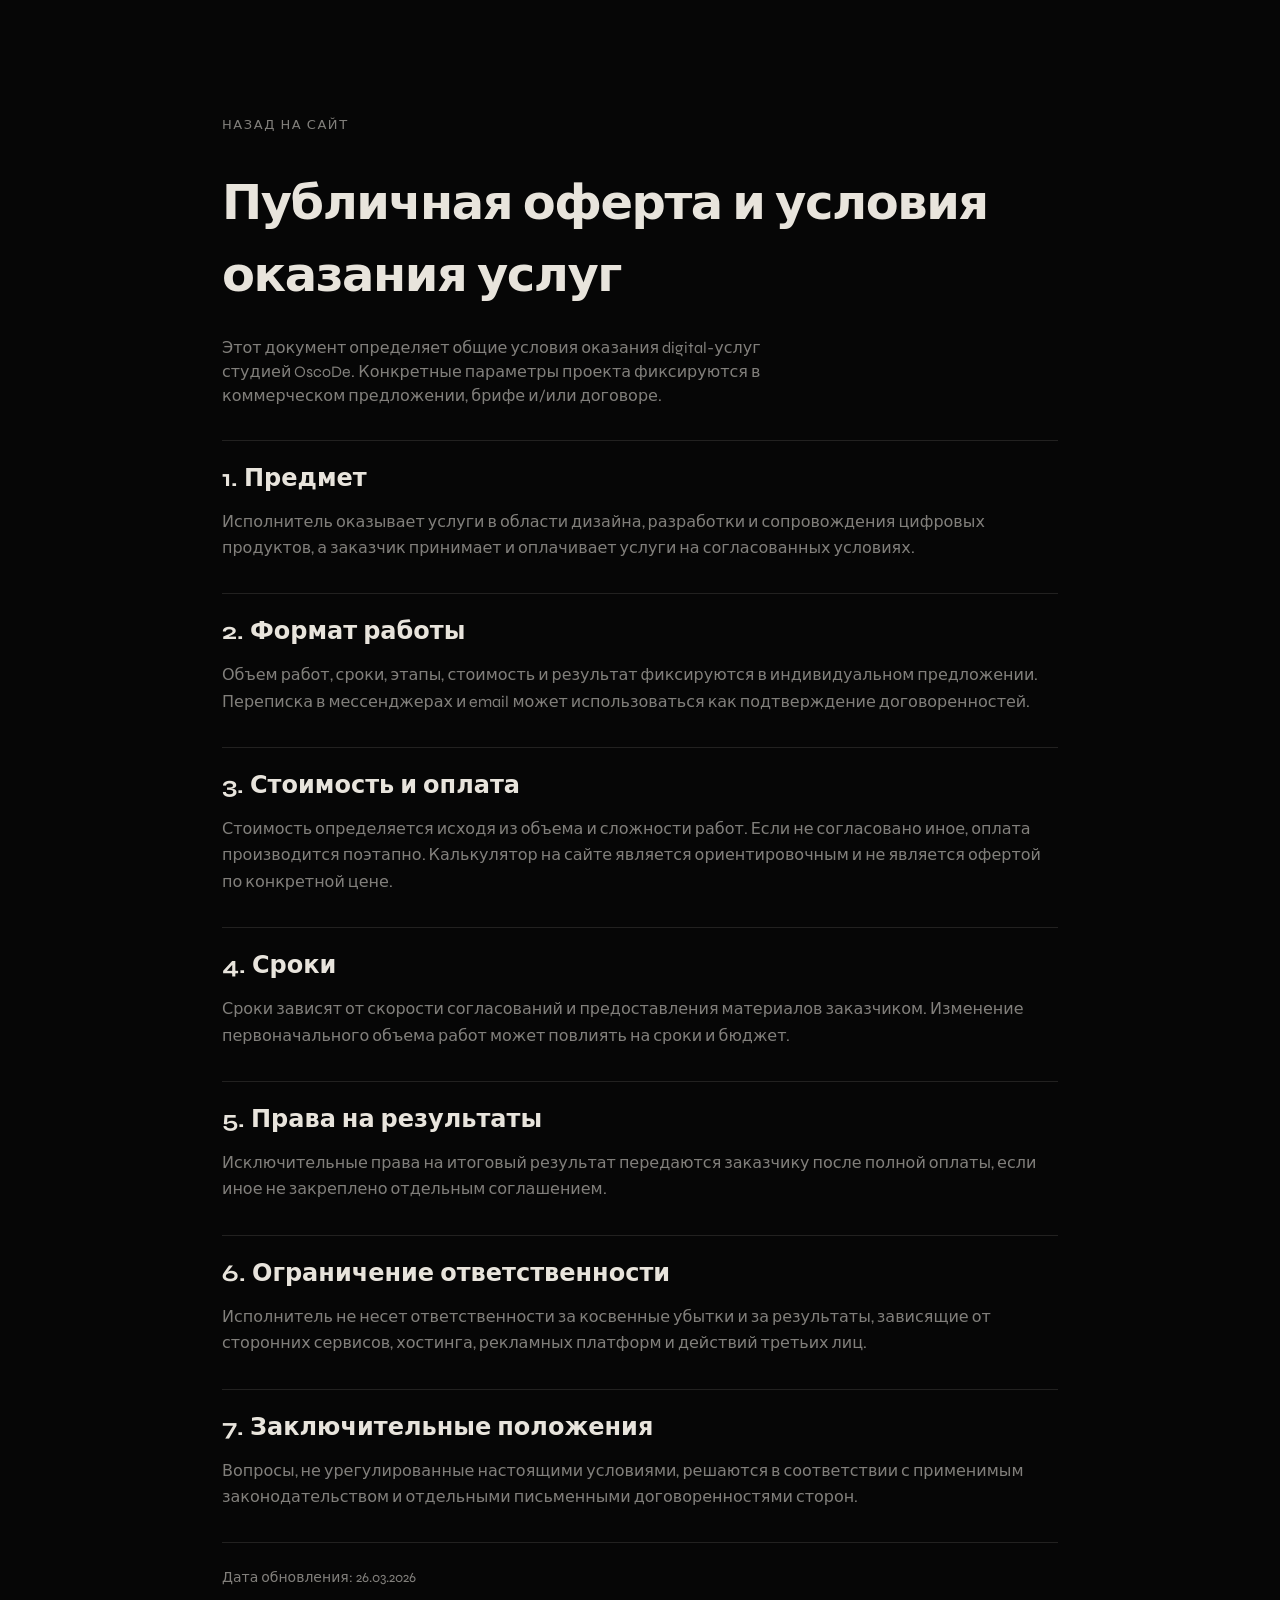
==== offer.html @ dafb3a0c "Add files via upload" ====
<!DOCTYPE html>
<html lang="ru">
  <head>
    <meta charset="UTF-8" />
    <meta name="viewport" content="width=device-width, initial-scale=1.0, viewport-fit=cover" />
    <title>Оферта и условия — OscoDe</title>
    <link rel="preconnect" href="https://fonts.googleapis.com" />
    <link rel="preconnect" href="https://fonts.gstatic.com" crossorigin />
    <link
      href="https://fonts.googleapis.com/css2?family=Syne:wght@400;700&display=swap"
      rel="stylesheet"
    />
    <link rel="stylesheet" href="styles.css" />
  </head>
  <body class="legal-page">
    <main class="legal">
      <a class="legal__back" href="index.html#contact">Назад на сайт</a>
      <h1 class="legal__title">Публичная оферта и условия оказания услуг</h1>
      <p class="legal__lead">
        Этот документ определяет общие условия оказания digital-услуг студией OscoDe. Конкретные
        параметры проекта фиксируются в коммерческом предложении, брифе и/или договоре.
      </p>

      <section class="legal__section">
        <h2>1. Предмет</h2>
        <p>
          Исполнитель оказывает услуги в области дизайна, разработки и сопровождения цифровых продуктов,
          а заказчик принимает и оплачивает услуги на согласованных условиях.
        </p>
      </section>

      <section class="legal__section">
        <h2>2. Формат работы</h2>
        <p>
          Объем работ, сроки, этапы, стоимость и результат фиксируются в индивидуальном предложении.
          Переписка в мессенджерах и email может использоваться как подтверждение договоренностей.
        </p>
      </section>

      <section class="legal__section">
        <h2>3. Стоимость и оплата</h2>
        <p>
          Стоимость определяется исходя из объема и сложности работ. Если не согласовано иное, оплата
          производится поэтапно. Калькулятор на сайте является ориентировочным и не является офертой по
          конкретной цене.
        </p>
      </section>

      <section class="legal__section">
        <h2>4. Сроки</h2>
        <p>
          Сроки зависят от скорости согласований и предоставления материалов заказчиком. Изменение
          первоначального объема работ может повлиять на сроки и бюджет.
        </p>
      </section>

      <section class="legal__section">
        <h2>5. Права на результаты</h2>
        <p>
          Исключительные права на итоговый результат передаются заказчику после полной оплаты, если иное
          не закреплено отдельным соглашением.
        </p>
      </section>

      <section class="legal__section">
        <h2>6. Ограничение ответственности</h2>
        <p>
          Исполнитель не несет ответственности за косвенные убытки и за результаты, зависящие от сторонних
          сервисов, хостинга, рекламных платформ и действий третьих лиц.
        </p>
      </section>

      <section class="legal__section">
        <h2>7. Заключительные положения</h2>
        <p>
          Вопросы, не урегулированные настоящими условиями, решаются в соответствии с применимым
          законодательством и отдельными письменными договоренностями сторон.
        </p>
      </section>

      <p class="legal__updated">Дата обновления: 26.03.2026</p>
    </main>
  </body>
</html>
---- styles.css ----
:root {
  --bg: #060606;
  --bg-elevated: #0e0e0e;
  --text: #e8e4dc;
  --text-muted: rgba(232, 228, 220, 0.55);
  --accent: #ff4d2e;
  --line: rgba(232, 228, 220, 0.12);
  --font: "Syne", system-ui, sans-serif;
  --serif: Georgia, "Times New Roman", serif;
}

*, *::before, *::after { box-sizing: border-box; }

img {
  max-width: 100%;
  height: auto;
  display: block;
}

body {
  margin: 0;
  min-height: 100vh;
  min-height: 100svh;
  background: var(--bg);
  color: var(--text);
  font-family: var(--font);
  line-height: 1.5;
  -webkit-font-smoothing: antialiased;
  overflow-x: hidden;
  -webkit-tap-highlight-color: transparent;
}

[data-reveal] {
  opacity: 0;
  transform: translateY(18px);
  transition: opacity 0.7s cubic-bezier(0.22, 1, 0.36, 1), transform 0.7s cubic-bezier(0.22, 1, 0.36, 1);
  will-change: transform, opacity;
}

[data-reveal].reveal--active {
  opacity: 1;
  transform: translateY(0);
}

@media (prefers-reduced-motion: reduce) {
  [data-reveal] {
    opacity: 1;
    transform: none;
    transition: none;
  }
}

.visually-hidden {
  position: absolute;
  width: 1px;
  height: 1px;
  padding: 0;
  margin: -1px;
  overflow: hidden;
  clip: rect(0, 0, 0, 0);
  border: 0;
}

.header {
  position: fixed;
  top: 0;
  left: 0;
  right: 0;
  z-index: 100;
  display: flex;
  align-items: center;
  justify-content: space-between;
  padding: 1.25rem clamp(1rem, 4vw, 3rem);
  color: var(--text);
}

.logo {
  font-weight: 700;
  font-size: 1.125rem;
  letter-spacing: -0.02em;
  text-decoration: none;
  color: inherit;
}

.nav { display: none; gap: 2rem; }

.nav a {
  color: inherit;
  text-decoration: none;
  font-size: 0.8125rem;
  text-transform: uppercase;
  letter-spacing: 0.12em;
  opacity: 0.85;
}

.nav a:hover { opacity: 1; }

.nav a[aria-current="page"] {
  opacity: 1;
  color: var(--accent);
}

.header-actions { display: flex; align-items: center; gap: 0.75rem; }

.btn-sound {
  width: 2.5rem;
  height: 2.5rem;
  border: 1px solid rgba(232, 228, 220, 0.35);
  border-radius: 50%;
  background: transparent;
  cursor: pointer;
  display: grid;
  place-items: center;
}

.btn-sound[aria-pressed="true"] { border-color: var(--accent); }

.btn-sound__icon {
  width: 10px;
  height: 10px;
  border-radius: 50%;
  background: currentColor;
}

.btn-sound[aria-pressed="true"] .btn-sound__icon {
  background: var(--accent);
}

.btn-menu {
  width: 2.5rem;
  height: 2.5rem;
  border: none;
  background: transparent;
  cursor: pointer;
  display: flex;
  flex-direction: column;
  justify-content: center;
  gap: 6px;
  padding: 0;
  color: var(--text);
}

.btn-menu span {
  display: block;
  height: 2px;
  width: 100%;
  background: currentColor;
  transition: transform 0.25s ease;
}

.btn-menu[aria-expanded="true"] span:first-child { transform: translateY(4px) rotate(45deg); }
.btn-menu[aria-expanded="true"] span:last-child { transform: translateY(-4px) rotate(-45deg); }

.mobile-nav {
  position: fixed;
  inset: 0;
  z-index: 99;
  background: var(--bg);
  padding: max(6rem, calc(5rem + env(safe-area-inset-top))) max(1.5rem, env(safe-area-inset-right)) max(2rem, env(safe-area-inset-bottom)) max(1.5rem, env(safe-area-inset-left));
  display: flex;
  flex-direction: column;
  justify-content: center;
  gap: 2rem;
  overflow-y: auto;
  -webkit-overflow-scrolling: touch;
}

.mobile-nav[hidden] { display: none; }

.mobile-nav:not([hidden]) {
  animation: mobile-nav-in 0.35s cubic-bezier(0.22, 1, 0.36, 1);
}

@keyframes mobile-nav-in {
  from { opacity: 0; transform: translateY(-12px); }
  to { opacity: 1; transform: translateY(0); }
}

.mobile-nav nav { display: flex; flex-direction: column; gap: 1.25rem; }

.mobile-nav a {
  font-size: clamp(1.75rem, 6vw, 2.5rem);
  font-weight: 700;
  color: var(--text);
  text-decoration: none;
  letter-spacing: -0.03em;
}

.mobile-nav__reel {
  font-size: 0.875rem;
  text-transform: uppercase;
  letter-spacing: 0.15em;
  color: var(--accent);
  text-decoration: none;
}

.hero {
  min-height: 100vh;
  padding: clamp(5rem, 12vw, 8rem) clamp(1rem, 4vw, 3rem) 3rem;
  display: flex;
  flex-direction: column;
  justify-content: flex-end;
  position: relative;
  overflow: hidden;
}

.hero__eyebrow {
  font-size: 0.75rem;
  text-transform: uppercase;
  letter-spacing: 0.2em;
  color: var(--text-muted);
  margin: 0 0 1.5rem;
}

.hero__title {
  margin: 0 0 auto;
  font-weight: 700;
  font-size: clamp(2.5rem, 10vw, 7rem);
  line-height: 0.95;
  letter-spacing: -0.04em;
}

.hero__line { display: block; overflow: hidden; }

.hero__line--accent {
  color: var(--accent);
  font-style: italic;
  font-family: var(--serif);
  font-weight: 400;
}

.hero__line .char {
  display: inline-block;
  transform: translateY(110%);
  animation: char-in 0.7s ease forwards;
  animation-delay: calc(var(--ld, 0s) + var(--i) * 0.03s);
}

@keyframes char-in { to { transform: translateY(0); } }

.hero__bottom {
  display: grid;
  gap: 2rem;
  margin-top: 3rem;
  align-items: end;
}

.hero__cta {
  display: inline-flex;
  align-items: center;
  justify-content: center;
  width: 8rem;
  height: 8rem;
  border-radius: 50%;
  border: 1px solid var(--line);
  color: var(--text);
  text-decoration: none;
  font-size: 0.75rem;
  text-transform: uppercase;
  letter-spacing: 0.12em;
}

.hero__cta:hover { border-color: var(--accent); color: var(--accent); }

.hero__lead {
  margin: 0;
  max-width: 36ch;
  font-size: clamp(1rem, 2vw, 1.125rem);
  color: var(--text-muted);
  line-height: 1.65;
}

.intro {
  padding: clamp(4rem, 10vw, 8rem) clamp(1rem, 4vw, 3rem);
  border-top: 1px solid var(--line);
}

.intro__grid { display: grid; gap: 2rem; }

.intro__text {
  margin: 0;
  font-family: var(--serif);
  font-size: clamp(1.25rem, 2.5vw, 1.75rem);
  line-height: 1.45;
  font-style: italic;
  max-width: 42ch;
}

.intro__social {
  list-style: none;
  margin: 0;
  padding: 0;
  display: flex;
  flex-wrap: wrap;
  gap: 1rem 1.5rem;
}

.intro__social a {
  color: var(--text-muted);
  text-decoration: none;
  font-size: 0.8125rem;
  text-transform: uppercase;
  letter-spacing: 0.1em;
}

.intro__social a:hover { color: var(--accent); }

.work { padding: clamp(3rem, 8vw, 6rem) clamp(1rem, 4vw, 3rem) clamp(6rem, 12vw, 10rem); }

.section-head {
  display: flex;
  flex-wrap: wrap;
  align-items: baseline;
  justify-content: space-between;
  gap: 1rem;
  margin-bottom: 3rem;
}

.section-head__title {
  margin: 0;
  font-size: clamp(1.5rem, 3vw, 2rem);
  font-weight: 700;
  letter-spacing: -0.02em;
}

.section-head__meta {
  margin: 0;
  font-size: 0.8125rem;
  color: var(--text-muted);
  letter-spacing: 0.08em;
}

.case { border-top: 1px solid var(--line); }
.case:last-child { border-bottom: 1px solid var(--line); }

.case__link {
  display: grid;
  grid-template-columns: 1fr;
  gap: 1.5rem;
  padding: 2rem 0;
  text-decoration: none;
  color: inherit;
}
.case__link-img {
  width: 100%;
  aspect-ratio: 16 / 10;
  object-fit: cover;
  border-radius: 2px;
}
.case__media {
  aspect-ratio: 16 / 10;
  border-radius: 2px;
  overflow: hidden;
}

.case__media--1 { background: linear-gradient(135deg, #1a1512, #3d2418); }
.case__media--2 { background: linear-gradient(160deg, #0a1628, #1e3a5f); }
.case__media--3 { background: linear-gradient(145deg, #12120a, #2a2a1a); }
.case__media--4 { background: linear-gradient(180deg, #140a18, #2d1535); }

.case__body { display: flex; flex-direction: column; gap: 0.5rem; }

.case__tag {
  font-size: 0.6875rem;
  text-transform: uppercase;
  letter-spacing: 0.15em;
  color: var(--text-muted);
}

.case__title {
  margin: 0;
  font-size: clamp(1.5rem, 3vw, 2.25rem);
  font-weight: 700;
  letter-spacing: -0.03em;
}

.case__desc {
  margin: 0;
  color: var(--text-muted);
  max-width: 40ch;
  font-size: 0.9375rem;
}

.case__arrow {
  margin-top: 0.75rem;
  font-size: 0.8125rem;
  color: var(--accent);
  letter-spacing: 0.06em;
}

.case__link:hover .case__arrow {
  text-decoration: underline;
}

.manifesto {
  padding: clamp(5rem, 12vw, 10rem) clamp(1rem, 4vw, 3rem);
  border-top: 1px solid var(--line);
}

.manifesto__label {
  margin: 0 0 1rem;
  font-size: 0.75rem;
  text-transform: uppercase;
  letter-spacing: 0.2em;
  color: var(--text-muted);
}

.manifesto__title {
  margin: 0 0 3rem;
  font-weight: 700;
  font-size: clamp(1.75rem, 5vw, 4rem);
  line-height: 1.05;
  letter-spacing: -0.03em;
  max-width: 18ch;
}

.manifesto__title .word {
  display: inline-block;
  margin-right: 0.35em;
  opacity: 0.2;
  transition: opacity 0.5s ease;
  transition-delay: var(--wd, 0s);
}

.manifesto__title.is-visible .word { opacity: 1; }

.manifesto__content { max-width: 52ch; }

.manifesto__content p {
  margin: 0 0 1.25rem;
  color: var(--text-muted);
  font-size: 1rem;
  line-height: 1.7;
}

.manifesto__link {
  display: inline-block;
  margin-top: 1rem;
  color: var(--accent);
  text-decoration: none;
  font-size: 0.875rem;
  text-transform: uppercase;
  letter-spacing: 0.12em;
}

.manifesto__link:hover { text-decoration: underline; }

.footer {
  padding: clamp(4rem, 10vw, 8rem) clamp(1rem, 4vw, 3rem);
  border-top: 1px solid var(--line);
  display: grid;
  gap: 4rem;
}

.footer__cities { display: flex; flex-direction: column; gap: 1.5rem; }

.footer__city h3 {
  margin: 0;
  font-size: clamp(2rem, 5vw, 3.5rem);
  font-weight: 700;
  letter-spacing: -0.04em;
}

.footer__dot {
  color: var(--accent);
  font-family: var(--serif);
  font-style: italic;
}

.footer__heading {
  margin: 0 0 1rem;
  font-size: clamp(2rem, 4vw, 3rem);
  font-weight: 700;
  letter-spacing: -0.03em;
}

.footer__email {
  display: block;
  font-size: clamp(1.125rem, 2vw, 1.5rem);
  color: var(--text);
  text-decoration: none;
  margin-bottom: 1.25rem;
  border-bottom: 1px solid var(--line);
  padding-bottom: 0.25rem;
  width: fit-content;
}

.footer__email:hover { color: var(--accent); border-color: var(--accent); }

.footer__phones {
  list-style: none;
  margin: 0 0 1.75rem;
  padding: 0;
  display: flex;
  flex-direction: column;
  gap: 0.5rem;
}

.footer__phone {
  font-size: clamp(1rem, 2vw, 1.25rem);
  color: var(--text);
  text-decoration: none;
  border-bottom: 1px solid var(--line);
  padding-bottom: 0.2rem;
  width: fit-content;
}

.footer__phone:hover {
  color: var(--accent);
  border-color: var(--accent);
}

.footer__social {
  list-style: none;
  margin: 0 0 2rem;
  padding: 0;
  display: flex;
  gap: 1.25rem;
}

.footer__social a {
  color: var(--text-muted);
  text-decoration: none;
  font-size: 0.875rem;
  letter-spacing: 0.08em;
}

.footer__social a:hover { color: var(--accent); }

.footer__legal {
  margin: 0;
  font-size: 0.8125rem;
  color: var(--text-muted);
}

.footer__legal a { color: inherit; }

.calculator {
  padding: clamp(4rem, 10vw, 7rem) clamp(1rem, 4vw, 3rem);
  border-top: 1px solid var(--line);
}

.calculator__grid {
  display: grid;
  gap: 2.25rem;
}

@media (min-width: 900px) {
  .calculator__grid {
    grid-template-columns: 1fr 1fr;
    gap: 3.5rem;
  }
}

.calculator__col {
  display: flex;
  flex-direction: column;
  gap: 1.25rem;
}

.field {
  display: flex;
  flex-direction: column;
  gap: 0.5rem;
}

.field label {
  font-size: 0.8125rem;
  text-transform: uppercase;
  letter-spacing: 0.12em;
  color: var(--text-muted);
}

.field select,
.field input[type="range"] {
  width: 100%;
}

.field select {
  appearance: none;
  background: transparent;
  border: 1px solid var(--line);
  color: var(--text);
  padding: 0.75rem 0.9rem;
  border-radius: 2px;
  font-family: inherit;
}

.field__row {
  display: flex;
  align-items: baseline;
  justify-content: space-between;
  gap: 1rem;
}

.field__value {
  font-size: 0.875rem;
  color: var(--text-muted);
}

.features {
  padding-top: 0.25rem;
}

.features__title {
  margin: 0 0 0.75rem;
  font-size: 0.8125rem;
  text-transform: uppercase;
  letter-spacing: 0.12em;
  color: var(--text-muted);
}

.check {
  display: flex;
  gap: 0.65rem;
  align-items: flex-start;
  margin: 0.5rem 0;
  cursor: pointer;
  color: var(--text);
  font-size: 0.95rem;
}

.check input {
  margin-top: 0.35rem;
  accent-color: var(--accent);
}

.calculator__result {
  border-top: 1px solid var(--line);
  padding-top: 1.25rem;
}

.calculator__range {
  display: flex;
  flex-wrap: wrap;
  align-items: baseline;
  gap: 0.5rem;
  font-size: clamp(1.3rem, 2.6vw, 2rem);
  font-weight: 800;
  letter-spacing: -0.02em;
}

.calculator__rangeLabel {
  color: var(--text-muted);
  font-size: 0.875rem;
  letter-spacing: 0.08em;
  text-transform: uppercase;
  font-weight: 700;
}

.calculator__hint {
  margin: 0.75rem 0 1rem;
  color: var(--text-muted);
  max-width: 55ch;
  font-size: 0.95rem;
  line-height: 1.55;
}

.calculator__btn {
  width: fit-content;
}

.cookie {
  position: fixed;
  bottom: 0;
  left: 0;
  right: 0;
  z-index: 200;
  padding: 1.25rem clamp(1rem, 4vw, 3rem);
  background: var(--bg-elevated);
  border-top: 1px solid var(--line);
  display: flex;
  flex-wrap: wrap;
  align-items: center;
  justify-content: space-between;
  gap: 1rem;
  transition: transform 0.3s ease;
}

.cookie[hidden] { display: none; }
.cookie.is-hidden { transform: translateY(100%); }

.cookie p {
  margin: 0;
  max-width: 52ch;
  font-size: 0.8125rem;
  color: var(--text-muted);
  line-height: 1.6;
}

.cookie a { color: var(--text); }

.cookie__actions { display: flex; gap: 0.75rem; }

.btn {
  padding: 0.65rem 1.25rem;
  font-family: inherit;
  font-size: 0.75rem;
  text-transform: uppercase;
  letter-spacing: 0.1em;
  cursor: pointer;
  border-radius: 2px;
  border: 1px solid var(--line);
  background: transparent;
  color: var(--text);
}

.btn--primary {
  background: var(--text);
  color: var(--bg);
  border-color: var(--text);
}

.btn--primary:hover { background: var(--accent); border-color: var(--accent); color: #fff; }

@media (min-width: 768px) {
  .intro__grid { grid-template-columns: 1fr auto; align-items: start; }
  .hero__bottom { grid-template-columns: auto 1fr; gap: 4rem; }
  .footer { grid-template-columns: 1fr 1fr; align-items: start; }
}

@media (min-width: 900px) {
  .nav { display: flex; }
  .btn-menu { display: none; }
  .case__link {
    grid-template-columns: minmax(0, 1.1fr) minmax(0, 1fr);
    align-items: center;
    padding: 2.5rem 1rem;
    margin: 0 -1rem;
  }
  .case__link:hover { background: rgba(255, 255, 255, 0.03); }
}

/* ——— Мобильная версия ——— */
@media (max-width: 767px) {
  .header {
    padding-top: max(1rem, env(safe-area-inset-top));
    padding-left: max(1rem, env(safe-area-inset-left));
    padding-right: max(1rem, env(safe-area-inset-right));
  }

  .btn-sound,
  .btn-menu {
    min-width: 2.75rem;
    min-height: 2.75rem;
  }

  .mobile-nav a {
    padding: 0.25rem 0;
  }

  .hero {
    min-height: 100svh;
    padding-top: max(5rem, calc(4rem + env(safe-area-inset-top)));
    padding-bottom: max(2rem, env(safe-area-inset-bottom));
  }

  .hero__title {
    font-size: clamp(2.25rem, 11vw, 3.5rem);
  }

  .hero__bottom {
    margin-top: 2rem;
    gap: 1.5rem;
  }

  .hero__cta {
    width: 5.5rem;
    height: 5.5rem;
    font-size: 0.6875rem;
  }

  .hero__lead {
    max-width: none;
    font-size: 1rem;
  }

  .intro {
    padding-top: 3rem;
    padding-bottom: 3rem;
  }

  .intro__text {
    max-width: none;
  }

  .work {
    padding-top: 2.5rem;
    padding-bottom: 4rem;
  }

  .section-head {
    flex-direction: column;
    align-items: flex-start;
    gap: 0.35rem;
    margin-bottom: 2rem;
  }

  .case__link {
    padding: 1.5rem 0;
    gap: 1.25rem;
  }

  .case__desc {
    max-width: none;
  }

  .manifesto {
    padding-top: 4rem;
    padding-bottom: 4rem;
  }

  .manifesto__title {
    max-width: none;
    margin-bottom: 2rem;
  }

  .calculator {
    padding-top: 3rem;
    padding-bottom: 3rem;
  }

  .calculator__grid {
    gap: 2rem;
  }

  .field select {
    font-size: 16px;
    padding: 0.85rem 0.9rem;
  }

  .check {
    font-size: 0.9rem;
    padding: 0.15rem 0;
  }

  .calculator__btn {
    display: flex;
    width: 100%;
    justify-content: center;
    text-align: center;
  }

  .footer {
    gap: 2.5rem;
    padding-bottom: max(3rem, env(safe-area-inset-bottom));
  }

  .footer__legal {
    line-height: 1.85;
    font-size: 0.75rem;
  }

  .cookie {
    flex-direction: column;
    align-items: stretch;
    padding-bottom: max(1.25rem, env(safe-area-inset-bottom));
    padding-left: max(1rem, env(safe-area-inset-left));
    padding-right: max(1rem, env(safe-area-inset-right));
  }

  .cookie p {
    max-width: none;
    font-size: 0.75rem;
  }

  .cookie__actions {
    width: 100%;
  }

  .cookie__actions .btn {
    flex: 1;
    text-align: center;
    padding: 0.75rem 1rem;
  }

  .legal {
    padding-top: max(3rem, calc(2rem + env(safe-area-inset-top)));
    padding-bottom: max(2.5rem, env(safe-area-inset-bottom));
  }

  .careers {
    padding-top: max(5rem, calc(4rem + env(safe-area-inset-top)));
    padding-bottom: max(3rem, env(safe-area-inset-bottom));
  }

  .vacancy {
    padding: 2rem 0;
  }

  .vacancy__btn {
    width: 100%;
    justify-content: center;
  }
}

@media (max-width: 380px) {
  .hero__title {
    font-size: 2.1rem;
  }

  .mobile-nav a {
    font-size: 1.65rem;
  }
}

.legal-page {
  background: var(--bg);
  color: var(--text);
}

.legal {
  max-width: 900px;
  margin: 0 auto;
  padding: clamp(5rem, 10vw, 7rem) clamp(1rem, 4vw, 2rem) clamp(3rem, 8vw, 5rem);
}

.legal__back {
  display: inline-block;
  margin-bottom: 2rem;
  color: var(--text-muted);
  text-decoration: none;
  font-size: 0.8125rem;
  text-transform: uppercase;
  letter-spacing: 0.12em;
}

.legal__back:hover {
  color: var(--accent);
}

.legal__title {
  margin: 0 0 1.5rem;
  font-size: clamp(2rem, 5vw, 3rem);
  letter-spacing: -0.03em;
}

.legal__lead {
  margin: 0 0 2rem;
  color: var(--text-muted);
  max-width: 62ch;
}

.legal__section {
  padding: 1.25rem 0;
  border-top: 1px solid var(--line);
}

.legal__section:last-of-type {
  border-bottom: 1px solid var(--line);
}

.legal__section h2 {
  margin: 0 0 0.75rem;
  font-size: clamp(1.125rem, 2vw, 1.5rem);
}

.legal__section p {
  margin: 0 0 0.75rem;
  color: var(--text-muted);
  line-height: 1.65;
}

.legal__section ul {
  margin: 0.5rem 0 0;
  padding-left: 1.1rem;
  color: var(--text-muted);
}

.legal__section li {
  margin: 0.35rem 0;
}

.legal__updated {
  margin-top: 1.5rem;
  font-size: 0.875rem;
  color: var(--text-muted);
}

/* Страница вакансий */
.careers-page {
  background: var(--bg);
  color: var(--text);
}

.careers {
  max-width: 960px;
  margin: 0 auto;
  padding: clamp(5.5rem, 12vw, 7.5rem) clamp(1rem, 4vw, 2rem) clamp(4rem, 10vw, 6rem);
}

.careers__eyebrow {
  margin: 0 0 1rem;
  font-size: 0.75rem;
  text-transform: uppercase;
  letter-spacing: 0.2em;
  color: var(--text-muted);
}

.careers__title {
  margin: 0 0 1.25rem;
  font-size: clamp(2.25rem, 6vw, 3.75rem);
  font-weight: 700;
  letter-spacing: -0.04em;
  line-height: 1.05;
}

.careers__lead {
  margin: 0 0 3rem;
  max-width: 52ch;
  font-size: clamp(1rem, 2vw, 1.125rem);
  color: var(--text-muted);
  line-height: 1.65;
}

.vacancies {
  display: flex;
  flex-direction: column;
  gap: 0;
}

.vacancy {
  border-top: 1px solid var(--line);
  padding: 2.5rem 0;
  display: grid;
  gap: 2rem;
}

.vacancy:last-child {
  border-bottom: 1px solid var(--line);
}

@media (min-width: 800px) {
  .vacancy {
    grid-template-columns: minmax(0, 1fr) minmax(0, 1.05fr);
    gap: 3rem;
    align-items: start;
    padding: 3rem 0;
  }
}

.vacancy__head {
  position: relative;
}

.vacancy__tag {
  display: inline-block;
  margin-bottom: 0.75rem;
  font-size: 0.6875rem;
  text-transform: uppercase;
  letter-spacing: 0.15em;
  color: var(--accent);
}

.vacancy__title {
  margin: 0 0 1rem;
  font-size: clamp(1.5rem, 3vw, 2rem);
  font-weight: 700;
  letter-spacing: -0.03em;
}

.vacancy__pitch {
  margin: 0;
  font-family: var(--serif);
  font-size: clamp(1.05rem, 2vw, 1.2rem);
  font-style: italic;
  line-height: 1.5;
  color: var(--text-muted);
}

.vacancy__pitch strong {
  color: var(--text);
  font-weight: 400;
}

.vacancy__body {
  border-left: 1px solid var(--line);
  padding-left: 0;
}

@media (min-width: 800px) {
  .vacancy__body {
    padding-left: 2rem;
  }
}

@media (max-width: 799px) {
  .vacancy__body {
    border-left: none;
    padding-top: 0.5rem;
    border-top: 1px solid rgba(232, 228, 220, 0.06);
  }
}

.vacancy__sub {
  margin: 0 0 0.65rem;
  font-size: 0.8125rem;
  text-transform: uppercase;
  letter-spacing: 0.12em;
  color: var(--text-muted);
  font-weight: 700;
}

.vacancy__sub:not(:first-of-type) {
  margin-top: 1.5rem;
}

.vacancy__list {
  margin: 0;
  padding-left: 1.1rem;
  color: var(--text-muted);
  line-height: 1.6;
}

.vacancy__list li {
  margin: 0.4rem 0;
}

.vacancy__note {
  margin: 1.25rem 0 1.5rem;
  font-size: 0.9rem;
  color: var(--text-muted);
  line-height: 1.55;
  max-width: 48ch;
}

.vacancy__btn {
  display: inline-flex;
  text-decoration: none;
}

.vacancy--accent .vacancy__tag {
  color: var(--text-muted);
}

.vacancy--accent .vacancy__head::before {
  content: "";
  position: absolute;
  left: -1rem;
  top: 0;
  bottom: 0;
  width: 3px;
  background: linear-gradient(180deg, var(--accent), transparent);
  opacity: 0.85;
  border-radius: 2px;
}

@media (max-width: 799px) {
  .vacancy--accent .vacancy__head::before {
    left: 0;
    width: 100%;
    height: 3px;
    bottom: auto;
    top: -0.5rem;
  }
}

.careers__footer {
  margin: 3rem 0 0;
  font-size: 0.875rem;
  color: var(--text-muted);
}

.careers__footer a {
  color: var(--text);
  text-decoration: none;
  border-bottom: 1px solid var(--line);
}

.careers__footer a:hover {
  color: var(--accent);
  border-color: var(--accent);
}

.careers__back {
  margin-left: 0.25rem;
}
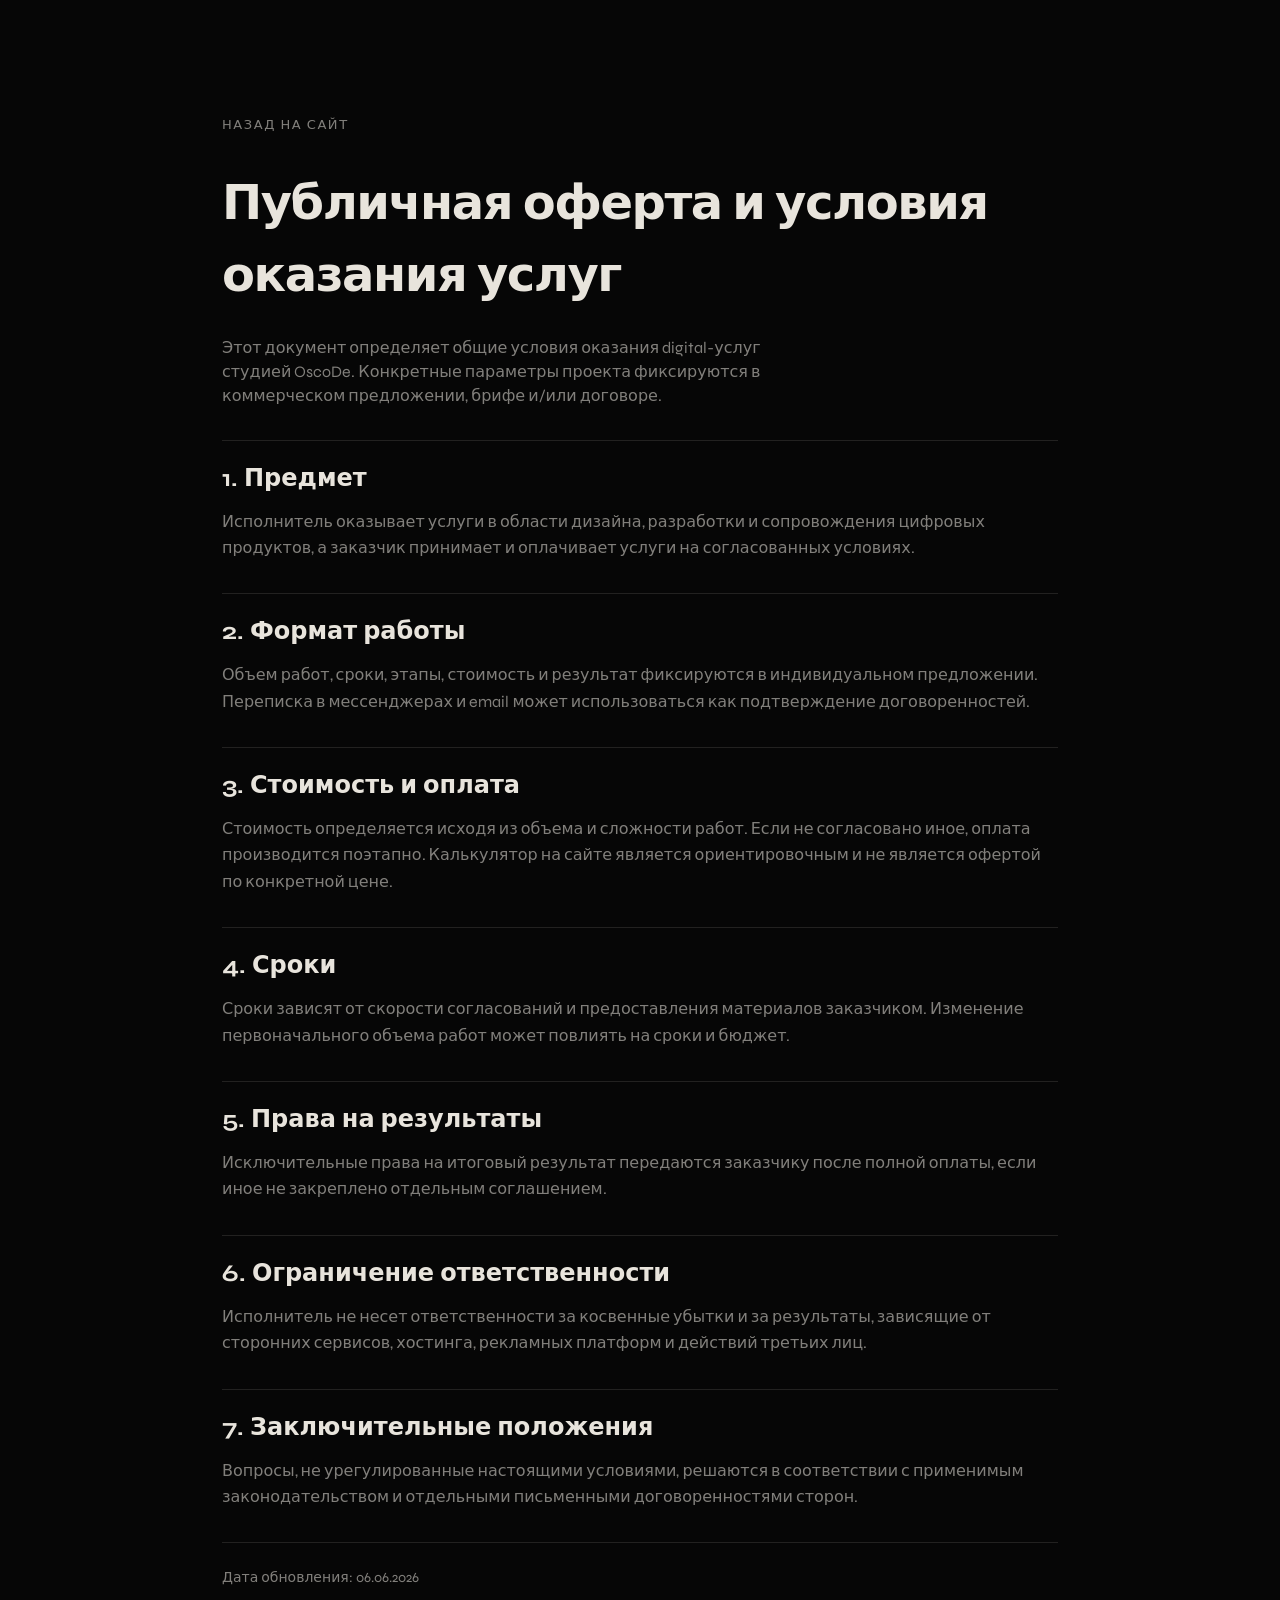
==== commit 24bc8c48: "Update offer.html" ====
--- a/offer.html
+++ b/offer.html
@@ -78,7 +78,7 @@
         </p>
       </section>
 
-      <p class="legal__updated">Дата обновления: 26.03.2026</p>
+      <p class="legal__updated">Дата обновления: 06.06.2026</p>
     </main>
   </body>
 </html>
